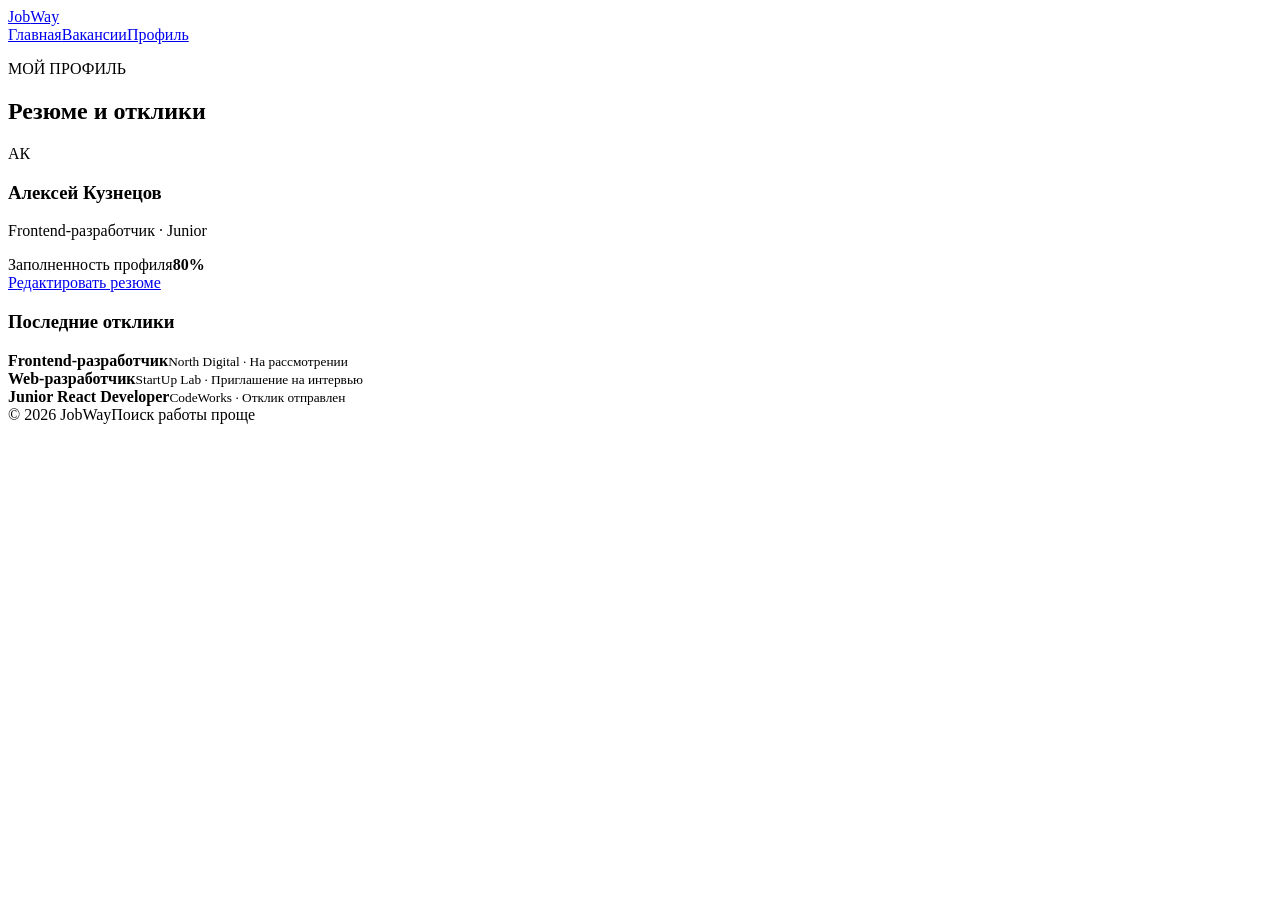
==== profile.html @ 71eff5aa "Add files via upload" ====
<!-- ================= profile.min.html ================= -->
<!doctype html><html lang="ru"><head><meta charset="utf-8"><meta name="viewport" content="width=device-width,initial-scale=1.0"><meta name="description" content="Профиль, резюме и отклики на JobWay"><title>Профиль — JobWay</title><link rel="stylesheet" href="css/style.min.css"></head><body><header class="topbar"><a class="logo" href="index.html" aria-label="JobWay">Job<span>Way</span></a><nav class="nav" aria-label="Основная навигация"><a class="nav__link" href="index.html">Главная</a><a class="nav__link" href="vacancies.html">Вакансии</a><a class="nav__link nav__link--active" href="profile.html">Профиль</a></nav></header><main><section class="screen profile"><div class="section-head"><div><p class="eyebrow">МОЙ ПРОФИЛЬ</p><h2>Резюме и отклики</h2></div></div><div class="profile__grid"><article class="resume"><div class="avatar">АК</div><div><h3>Алексей Кузнецов</h3><p>Frontend-разработчик · Junior</p></div><div class="progress"><div class="progress__label"><span>Заполненность профиля</span><b>80%</b></div><div class="progress__bar"><i></i></div></div><a class="button button--primary" href="index.html">Редактировать резюме</a></article><article class="applications"><h3>Последние отклики</h3><div class="application"><span class="status status--yellow"></span><div><b>Frontend-разработчик</b><small>North Digital · На рассмотрении</small></div></div><div class="application"><span class="status status--green"></span><div><b>Web-разработчик</b><small>StartUp Lab · Приглашение на интервью</small></div></div><div class="application"><span class="status status--gray"></span><div><b>Junior React Developer</b><small>CodeWorks · Отклик отправлен</small></div></div></article></div></section></main><footer class="footer"><span>© 2026 JobWay</span><span>Поиск работы проще</span></footer></body></html>
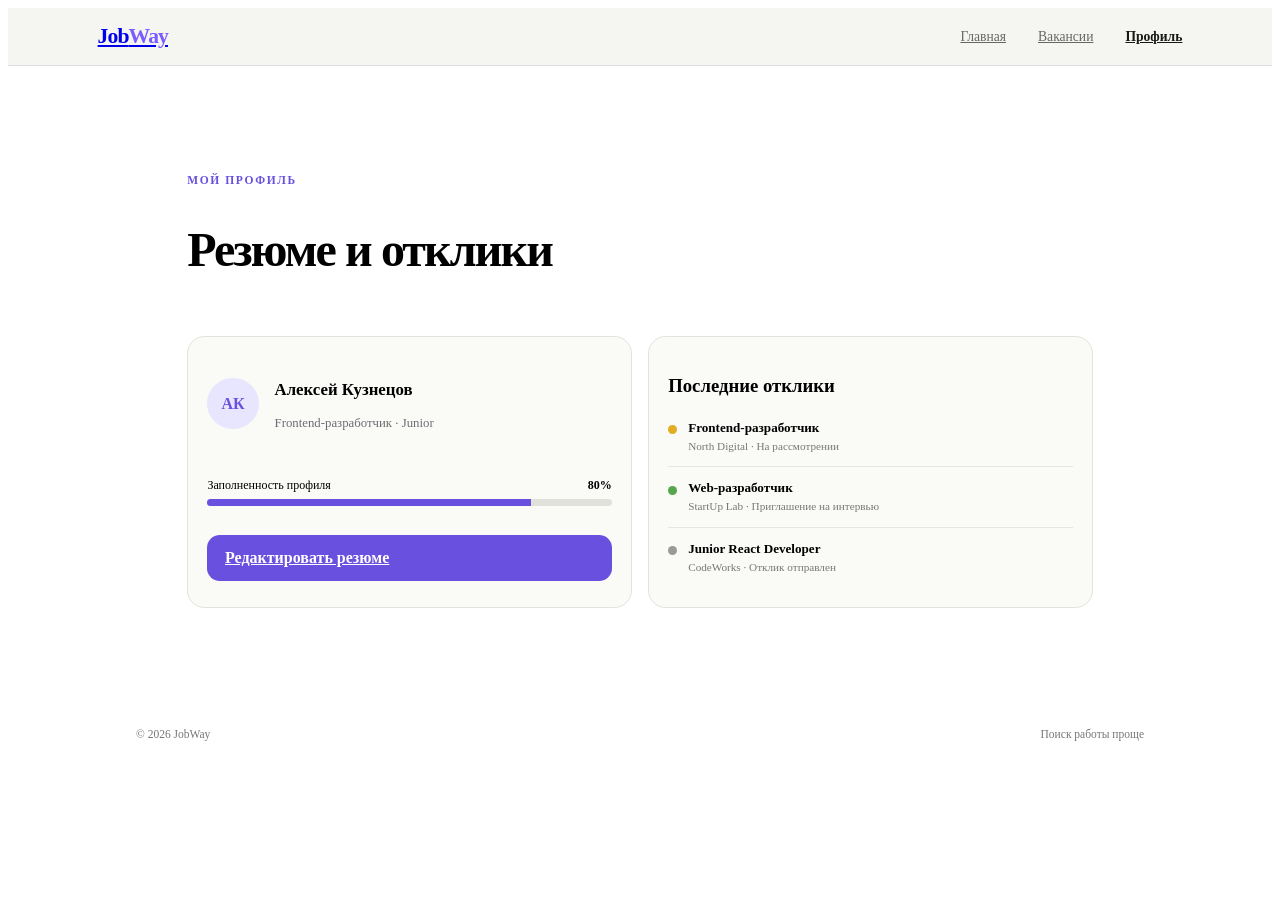
==== commit cbbf9e91: "Update profile.html" ====
--- a/profile.html
+++ b/profile.html
@@ -1,2 +1,2 @@
 <!-- ================= profile.min.html ================= -->
-<!doctype html><html lang="ru"><head><meta charset="utf-8"><meta name="viewport" content="width=device-width,initial-scale=1.0"><meta name="description" content="Профиль, резюме и отклики на JobWay"><title>Профиль — JobWay</title><link rel="stylesheet" href="css/style.min.css"></head><body><header class="topbar"><a class="logo" href="index.html" aria-label="JobWay">Job<span>Way</span></a><nav class="nav" aria-label="Основная навигация"><a class="nav__link" href="index.html">Главная</a><a class="nav__link" href="vacancies.html">Вакансии</a><a class="nav__link nav__link--active" href="profile.html">Профиль</a></nav></header><main><section class="screen profile"><div class="section-head"><div><p class="eyebrow">МОЙ ПРОФИЛЬ</p><h2>Резюме и отклики</h2></div></div><div class="profile__grid"><article class="resume"><div class="avatar">АК</div><div><h3>Алексей Кузнецов</h3><p>Frontend-разработчик · Junior</p></div><div class="progress"><div class="progress__label"><span>Заполненность профиля</span><b>80%</b></div><div class="progress__bar"><i></i></div></div><a class="button button--primary" href="index.html">Редактировать резюме</a></article><article class="applications"><h3>Последние отклики</h3><div class="application"><span class="status status--yellow"></span><div><b>Frontend-разработчик</b><small>North Digital · На рассмотрении</small></div></div><div class="application"><span class="status status--green"></span><div><b>Web-разработчик</b><small>StartUp Lab · Приглашение на интервью</small></div></div><div class="application"><span class="status status--gray"></span><div><b>Junior React Developer</b><small>CodeWorks · Отклик отправлен</small></div></div></article></div></section></main><footer class="footer"><span>© 2026 JobWay</span><span>Поиск работы проще</span></footer></body></html>+<!doctype html><html lang="ru"><head><meta charset="utf-8"><meta name="viewport" content="width=device-width,initial-scale=1.0"><meta name="description" content="Профиль, резюме и отклики на JobWay"><title>Профиль — JobWay</title><link rel="stylesheet" href="style.min.css"></head><body><header class="topbar"><a class="logo" href="index.html" aria-label="JobWay">Job<span>Way</span></a><nav class="nav" aria-label="Основная навигация"><a class="nav__link" href="index.html">Главная</a><a class="nav__link" href="vacancies.html">Вакансии</a><a class="nav__link nav__link--active" href="profile.html">Профиль</a></nav></header><main><section class="screen profile"><div class="section-head"><div><p class="eyebrow">МОЙ ПРОФИЛЬ</p><h2>Резюме и отклики</h2></div></div><div class="profile__grid"><article class="resume"><div class="avatar">АК</div><div><h3>Алексей Кузнецов</h3><p>Frontend-разработчик · Junior</p></div><div class="progress"><div class="progress__label"><span>Заполненность профиля</span><b>80%</b></div><div class="progress__bar"><i></i></div></div><a class="button button--primary" href="index.html">Редактировать резюме</a></article><article class="applications"><h3>Последние отклики</h3><div class="application"><span class="status status--yellow"></span><div><b>Frontend-разработчик</b><small>North Digital · На рассмотрении</small></div></div><div class="application"><span class="status status--green"></span><div><b>Web-разработчик</b><small>StartUp Lab · Приглашение на интервью</small></div></div><div class="application"><span class="status status--gray"></span><div><b>Junior React Developer</b><small>CodeWorks · Отклик отправлен</small></div></div></article></div></section></main><footer class="footer"><span>© 2026 JobWay</span><span>Поиск работы проще</span></footer></body></html>
--- a/style.min.css
+++ b/style.min.css
@@ -0,0 +1,496 @@
+body {
+    overflow-x: hidden;
+  }
+    .topbar {
+    display: flex;
+    align-items: center;
+    justify-content: space-between;
+    padding: 1rem 5vw;
+    background: #f5f6f2;
+    position: sticky;
+    top: 0;
+    z-index: 5;
+    border-bottom: 1px solid #ddd;
+  }
+  
+  .logo {
+    font-size: 1.35rem;
+    font-weight: 800;
+    letter-spacing: -.04em;
+  }
+  
+  .logo span {
+    color: #7c5cff;
+  }
+  
+  .nav {
+    display: none;
+  }
+  
+  .menu {
+    border: 0;
+    background: transparent;
+    font-size: 1.35rem;
+  }
+  
+  /* ===== Общие секции ===== */
+  .screen {
+    padding: 3.5rem 6vw;
+    scroll-margin-top: 4rem;
+  }
+  
+  /* ===== Hero ===== */
+  .hero {
+    background: #e8e6ff;
+    min-height: calc(100vh - 4rem);
+    display: flex;
+    flex-direction: column;
+    justify-content: center;
+  }
+  
+  .eyebrow {
+    font-size: .72rem;
+    font-weight: 800;
+    letter-spacing: .14em;
+    color: #6950df;
+    margin-bottom: .7rem;
+  }
+  
+  .hero h1 {
+    font-size: clamp(2.2rem, 10vw, 4.8rem);
+    line-height: 1.02;
+    letter-spacing: -.06em;
+    max-width: 12em;
+  }
+  
+  .hero h1 span {
+    color: #6950df;
+  }
+  
+  .hero__text {
+    max-width: 38rem;
+    margin: 1.2rem 0 1.7rem;
+    color: #5c5d65;
+  }
+  
+  /* ===== Форма поиска ===== */
+  .search {
+    display: flex;
+    flex-direction: column;
+    gap: .8rem;
+    max-width: 42rem;
+  }
+  
+  .field {
+    display: flex;
+    flex-direction: column;
+    gap: .35rem;
+    font-size: .75rem;
+    font-weight: 700;
+  }
+  
+  .field input {
+    width: 100%;
+    padding: .9rem 1rem;
+    border: 1px solid #d3d1de;
+    border-radius: .8rem;
+    background: #fff;
+    outline: none;
+  }
+  
+  .field input:focus {
+    border-color: #6950df;
+  }
+  
+  /* ===== Кнопки ===== */
+  .button {
+    border: 0;
+    border-radius: .8rem;
+    padding: .9rem 1.1rem;
+    font-weight: 800;
+    transition: transform .2s;
+  }
+  
+  .button:active {
+    transform: scale(.98);
+  }
+  
+  .button--primary {
+    background: #6950df;
+    color: #fff;
+  }
+  
+  .button--dark {
+    background: #171914;
+    color: #fff;
+    width: 100%;
+    margin-top: 1rem;
+  }
+  
+  /* ===== Статистика ===== */
+  .stats {
+    display: flex;
+    gap: 1.2rem;
+    margin-top: 3rem;
+  }
+  
+  .stats div {
+    display: flex;
+    flex-direction: column;
+  }
+  
+  .stats strong {
+    font-size: 1.2rem;
+  }
+  
+  .stats span {
+    font-size: .72rem;
+    color: #777;
+  }
+  
+  /* ===== Заголовок секций ===== */
+  .section-head {
+    display: flex;
+    align-items: end;
+    justify-content: space-between;
+    gap: 1rem;
+    margin-bottom: 1.3rem;
+  }
+  
+  .section-head h2 {
+    font-size: clamp(1.8rem, 7vw, 3rem);
+    line-height: 1.05;
+    letter-spacing: -.04em;
+  }
+  
+  .filter {
+    border: 1px solid #d6d5cf;
+    background: #fff;
+    border-radius: 999px;
+    padding: .55rem .85rem;
+  }
+  
+  /* ===== Чипы-фильтры ===== */
+  .chips {
+    display: flex;
+    gap: .5rem;
+    overflow: auto;
+    padding-bottom: .8rem;
+    margin-bottom: 1rem;
+  }
+  
+  .chip {
+    white-space: nowrap;
+    border: 1px solid #ddd;
+    background: #fff;
+    border-radius: 999px;
+    padding: .55rem .85rem;
+  }
+  
+  .chip--active {
+    background: #171914;
+    color: #fff;
+  }
+  
+  /* ===== Карточки вакансий ===== */
+  .cards {
+    display: grid;
+    gap: 1rem;
+  }
+  
+  .card {
+    background: #fff;
+    border: 1px solid #e1e1dc;
+    border-radius: 1.1rem;
+    padding: 1.15rem;
+    box-shadow: 0 .5rem 2rem #17191408;
+  }
+  
+  .card__top {
+    display: flex;
+    justify-content: space-between;
+    align-items: center;
+  }
+  
+  .badge {
+    display: inline-block;
+    background: #e8f6df;
+    color: #3e7130;
+    border-radius: 999px;
+    padding: .3rem .55rem;
+    font-size: .68rem;
+    font-weight: 800;
+  }
+  
+  .badge--soft {
+    background: #eeeaff;
+    color: #6651c9;
+  }
+  
+  .save {
+    border: 0;
+    background: transparent;
+    font-size: 1.5rem;
+  }
+  
+  .card h3 {
+    margin-top: 1rem;
+    font-size: 1.2rem;
+  }
+  
+  .company {
+    color: #6c6d72;
+    font-size: .85rem;
+    margin-top: .25rem;
+  }
+  
+  .salary {
+    font-weight: 800;
+    margin-top: .7rem;
+  }
+  
+  .meta {
+    display: flex;
+    flex-wrap: wrap;
+    gap: .4rem;
+    margin-top: .8rem;
+  }
+  
+  .meta span {
+    font-size: .7rem;
+    background: #f1f1ee;
+    border-radius: .45rem;
+    padding: .3rem .5rem;
+  }
+  
+  /* ===== Профиль ===== */
+  .profile {
+    background: #fff;
+  }
+  
+  .profile__grid {
+    display: grid;
+    gap: 1rem;
+  }
+  
+  .resume,
+  .applications {
+    border: 1px solid #e2e2de;
+    border-radius: 1.1rem;
+    padding: 1.2rem;
+    background: #fafaf7;
+  }
+  
+  .resume {
+    display: grid;
+    grid-template-columns: auto 1fr;
+    gap: 1rem;
+    align-items: center;
+  }
+  
+  .avatar {
+    width: 3.2rem;
+    height: 3.2rem;
+    border-radius: 50%;
+    display: grid;
+    place-items: center;
+    background: #e8e6ff;
+    color: #6950df;
+    font-weight: 800;
+  }
+  
+  .resume h3 {
+    font-size: 1.05rem;
+  }
+  
+  .resume p {
+    font-size: .8rem;
+    color: #6c6d72;
+  }
+  
+  .progress {
+    grid-column: 1 / -1;
+    margin-top: .3rem;
+  }
+  
+  .progress__label {
+    display: flex;
+    justify-content: space-between;
+    font-size: .75rem;
+    margin-bottom: .4rem;
+  }
+  
+  .progress__bar {
+    height: .45rem;
+    background: #e1e1dc;
+    border-radius: 99px;
+    overflow: hidden;
+  }
+  
+  .progress__bar i {
+    display: block;
+    width: 80%;
+    height: 100%;
+    background: #6950df;
+  }
+  
+  .resume .button {
+    grid-column: 1 / -1;
+  }
+  
+  /* ===== Заявки ===== */
+  .applications h3 {
+    margin-bottom: .6rem;
+  }
+  
+  .application {
+    display: flex;
+    gap: .7rem;
+    align-items: flex-start;
+    padding: .8rem 0;
+    border-bottom: 1px solid #e6e6e2;
+  }
+  
+  .application:last-child {
+    border-bottom: 0;
+  }
+  
+  .status {
+    width: .55rem;
+    height: .55rem;
+    border-radius: 50%;
+    margin-top: .35rem;
+    flex: none;
+  }
+  
+  .status--yellow {
+    background: #e0ad25;
+  }
+  
+  .status--green {
+    background: #58a64b;
+  }
+  
+  .status--gray {
+    background: #9a9a9a;
+  }
+  
+  .application b {
+    font-size: .82rem;
+    display: block;
+  }
+  
+  .application small {
+    font-size: .7rem;
+    color: #777;
+  }
+  
+  /* ===== Футер ===== */
+  .footer {
+    display: flex;
+    justify-content: space-between;
+    gap: 1rem;
+    padding: 1.5rem 6vw;
+    color: #777;
+    font-size: .72rem;
+  }
+  
+  .toast {
+    position: fixed;
+    left: 50%;
+    bottom: 1.5rem;
+    transform: translate(-50%, 2rem);
+    opacity: 0;
+    background: #171914;
+    color: #fff;
+    padding: .8rem 1rem;
+    border-radius: 999px;
+    font-size: .8rem;
+    transition: .25s;
+    pointer-events: none;
+  }
+  
+  .toast.show {
+    transform: translate(-50%, 0);
+    opacity: 1;
+  }
+  
+  @media (min-width: 48rem) {
+    .topbar {
+      padding: 1rem 7vw;
+    }
+  
+    .nav {
+      display: flex;
+      gap: 2rem;
+    }
+  
+    .nav__link {
+      font-size: .85rem;
+      color: #666;
+    }
+  
+    .nav__link--active {
+      color: #171914;
+      font-weight: 800;
+    }
+  
+    .menu {
+      display: none;
+    }
+  
+    .screen {
+      padding: 6rem 10vw;
+    }
+  
+    .hero {
+      display: grid;
+      grid-template-columns: 1.5fr .8fr;
+      align-items: center;
+      column-gap: 6vw;
+    }
+  
+    .search {
+      display: grid;
+      grid-template-columns: 1.2fr .8fr auto;
+      align-items: end;
+      max-width: none;
+    }
+  
+    .search .button {
+      height: 3rem;
+    }
+  
+    .stats {
+      margin-top: 0;
+      justify-content: flex-end;
+    }
+  
+    .stats div {
+      min-width: 6rem;
+    }
+  
+    .cards {
+      grid-template-columns: repeat(3, 1fr);
+    }
+  
+    .profile__grid {
+      grid-template-columns: 1fr 1fr;
+    }
+  
+    .footer {
+      padding-left: 10vw;
+      padding-right: 10vw;
+    }
+  }
+  
+  @media (min-width: 75rem) {
+    .screen {
+      padding-left: 14vw;
+      padding-right: 14vw;
+    }
+  
+    .hero h1 {
+      font-size: 5rem;
+    }
+  }
